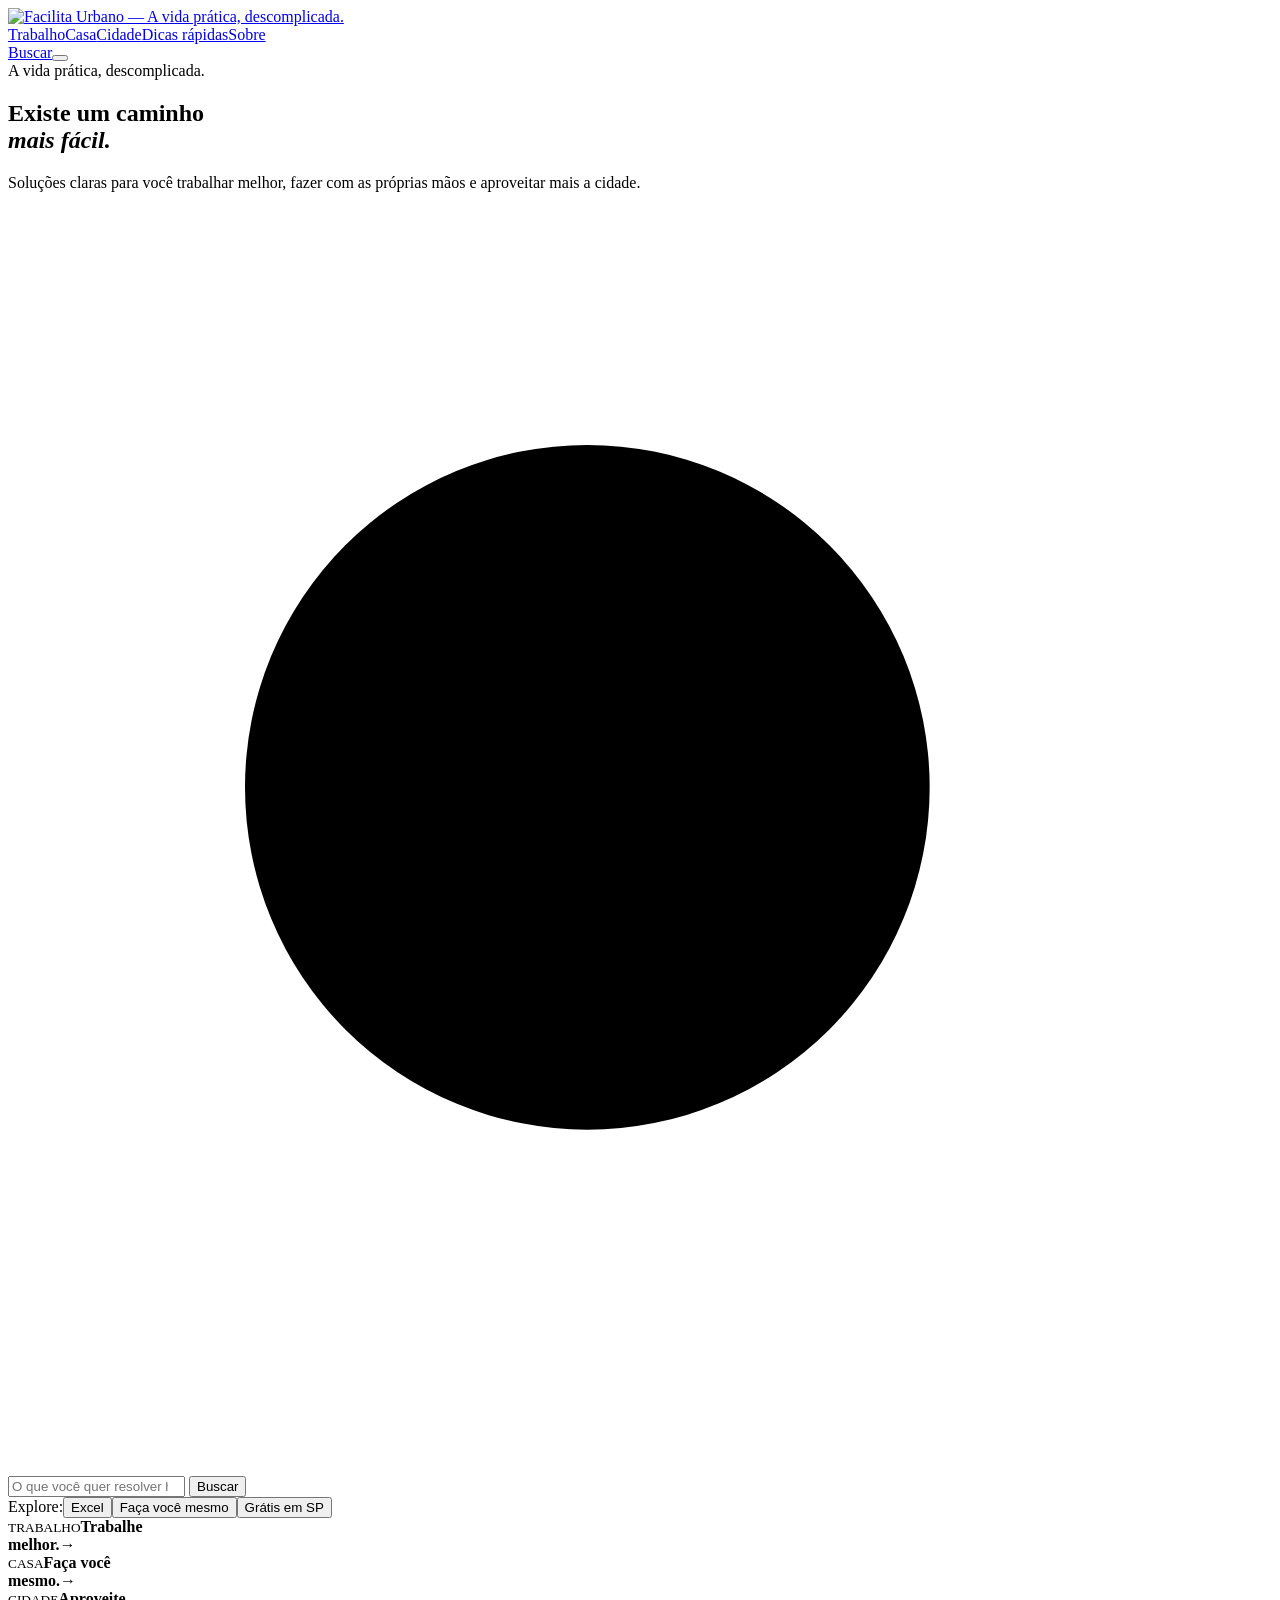
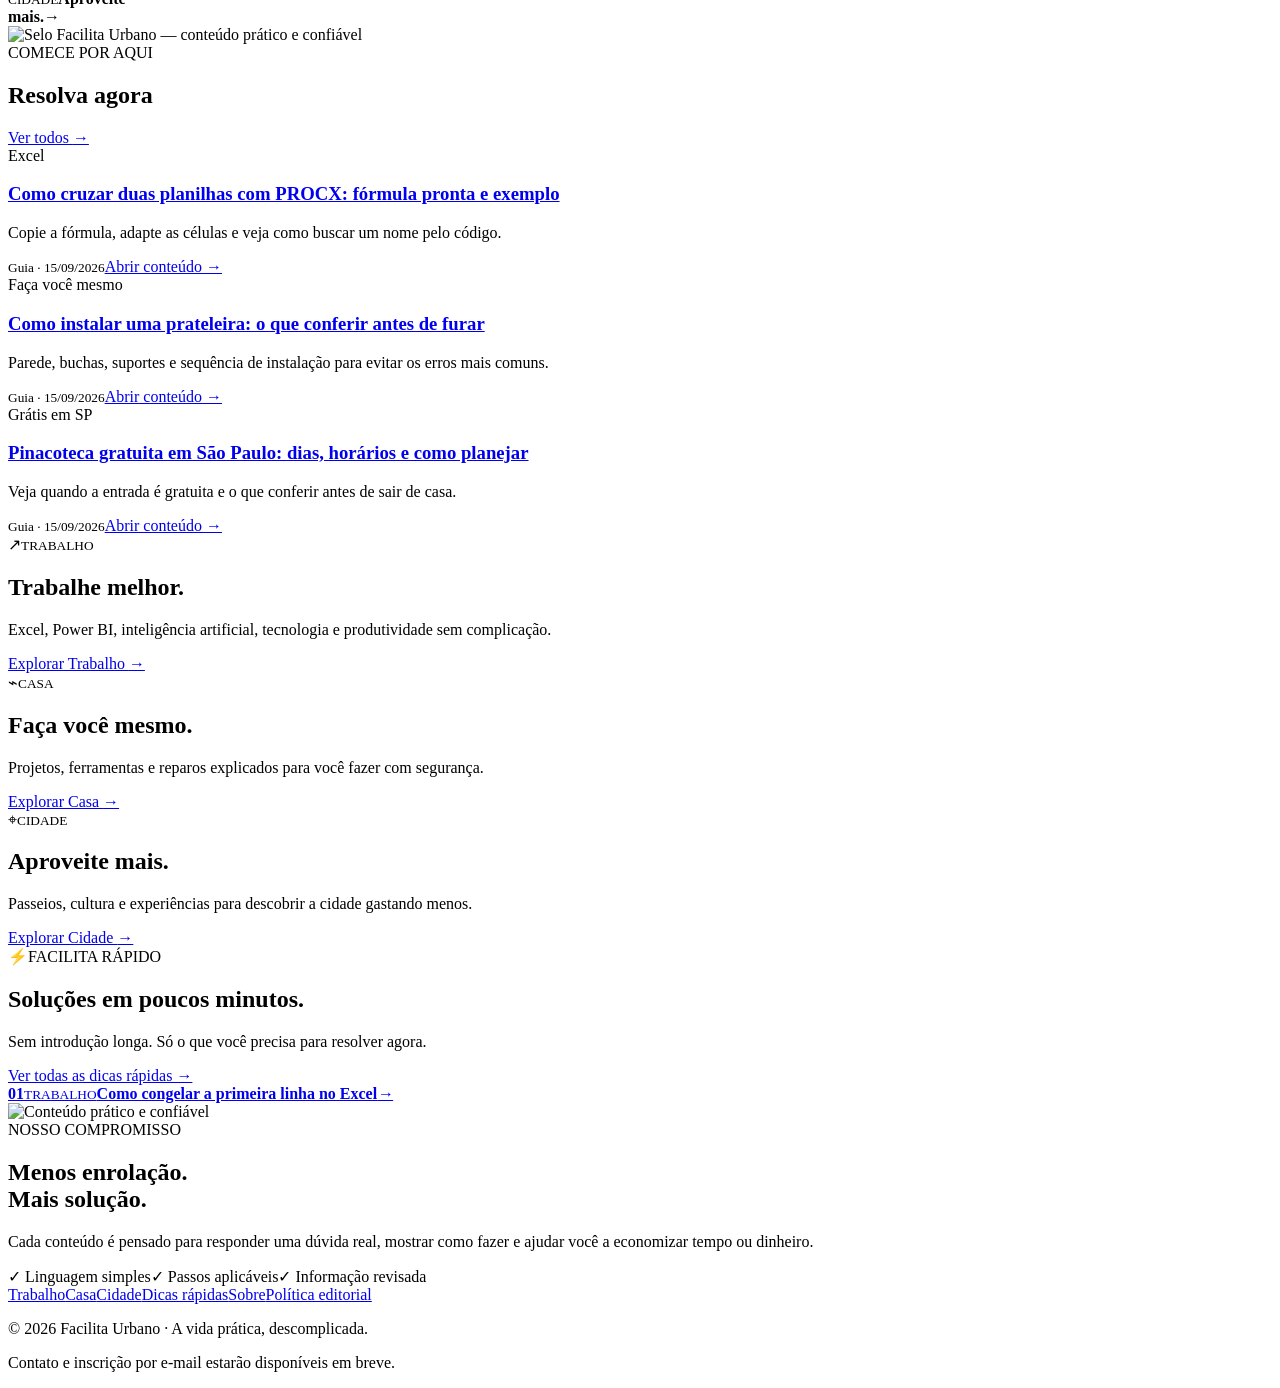
==== index.html @ b5207726 "Add files via upload" ====
<!doctype html>
<html lang="pt-BR">
<head>
  <meta charset="utf-8">
  <meta name="viewport" content="width=device-width,initial-scale=1">
  <meta name="description" content="Soluções práticas para trabalhar melhor, fazer você mesmo e aproveitar a cidade.">
  <meta name="theme-color" content="#102a43">
  <title>Facilita Urbano — A vida prática, descomplicada.</title>
  <link rel="preconnect" href="https://fonts.googleapis.com">
  <link rel="preconnect" href="https://fonts.gstatic.com" crossorigin>
  <link href="https://fonts.googleapis.com/css2?family=Manrope:wght@400;500;600;700;800&display=swap" rel="stylesheet">
  
  <link rel="stylesheet" href="assets/style.css">
  <link rel="stylesheet" href="assets/brand-fix.css">
<link rel="stylesheet" href="assets/internal.css"><link rel="icon" href="assets/favicon.svg"><link rel="stylesheet" href="assets/portal.css"><meta name="robots" content="index,follow"><link rel="canonical" href="https://anappcabral.github.io/facilita-urbano/index.html"></head>
<body>
  <header class="site-header"><a class="brand" href="index.html"><img src="assets/logo-facilita-urbano.png" alt="Facilita Urbano — A vida prática, descomplicada."></a><nav class="desktop-nav" aria-label="Principal"><a href="trabalho.html">Trabalho</a><a href="casa.html">Casa</a><a href="cidade.html">Cidade</a><a href="busca.html?formato=rapido">Dicas rápidas</a><a href="sobre.html">Sobre</a></nav><div class="header-actions"><a href="busca.html" class="search-link">Buscar</a><button class="menu-toggle" aria-label="Abrir menu" aria-expanded="false" aria-controls="mobileMenu"><span></span><span></span></button></div></header><nav id="mobileMenu" class="mobile-menu" aria-label="Menu móvel" hidden><a href="trabalho.html">Trabalho</a><a href="casa.html">Casa</a><a href="cidade.html">Cidade</a><a href="busca.html?formato=rapido">Dicas rápidas</a><a href="sobre.html">Sobre</a></nav>

  
  <main id="inicio">
    <section class="hero shell">
      <div class="hero-copy">
        <span class="eyebrow"><i></i> A vida prática, descomplicada.</span>
        <h1>Existe um caminho<br><em>mais fácil.</em></h1>
        <p>Soluções claras para você trabalhar melhor, fazer com as próprias mãos e aproveitar mais a cidade.</p>
        <form class="search" role="search" id="searchForm" action="busca.html">
          <svg viewBox="0 0 24 24"><circle cx="11" cy="11" r="6.5"/><path d="m16 16 4.2 4.2"/></svg>
          <input id="searchInput" name="q" type="search" placeholder="O que você quer resolver hoje?" aria-label="Buscar conteúdo">
          <button type="submit">Buscar</button>
        </form>
        <div class="popular"><span>Explore:</span><button data-term="Excel">Excel</button><button data-term="Faça você mesmo">Faça você mesmo</button><button data-term="Grátis em SP">Grátis em SP</button></div>
      </div>
      <div class="hero-art" aria-label="Trabalho, casa e cidade conectados">
        <div class="route"><span class="route-dot one"></span><span class="route-dot two"></span><span class="route-dot three"></span></div>
        <article class="float-card work-card"><small>TRABALHO</small><strong>Trabalhe<br>melhor.</strong><span>→</span></article>
        <article class="float-card home-card"><small>CASA</small><strong>Faça você<br>mesmo.</strong><span>→</span></article>
        <article class="float-card city-card"><small>CIDADE</small><strong>Aproveite<br>mais.</strong><span>→</span></article>
        <img class="stamp-img" src="assets/selo-editorial-facilita.png" alt="Selo Facilita Urbano — conteúdo prático e confiável">
      </div>
    </section>

    <section class="resolve shell" aria-labelledby="resolve-title">
      <div class="section-heading"><div><span class="kicker">COMECE POR AQUI</span><h2 id="resolve-title">Resolva agora</h2></div><a href="busca.html">Ver todos <span>→</span></a></div>
      <div class="article-grid"><article class="post-card"><div class="post-body"><span class="tag">Excel</span><h3><a href="leitura-como-cruzar-duas-planilhas-sem-fazer-tudo-manualmente.html">Como cruzar duas planilhas com PROCX: fórmula pronta e exemplo</a></h3><p>Copie a fórmula, adapte as células e veja como buscar um nome pelo código.</p><small>Guia · 15/09/2026</small><a href="leitura-como-cruzar-duas-planilhas-sem-fazer-tudo-manualmente.html">Abrir conteúdo →</a></div></article><article class="post-card"><div class="post-body"><span class="tag">Faça você mesmo</span><h3><a href="leitura-como-instalar-uma-prateleira-sem-erro.html">Como instalar uma prateleira: o que conferir antes de furar</a></h3><p>Parede, buchas, suportes e sequência de instalação para evitar os erros mais comuns.</p><small>Guia · 15/09/2026</small><a href="leitura-como-instalar-uma-prateleira-sem-erro.html">Abrir conteúdo →</a></div></article><article class="post-card"><div class="post-body"><span class="tag">Grátis em SP</span><h3><a href="leitura-pinacoteca-gratuita-sao-paulo.html">Pinacoteca gratuita em São Paulo: dias, horários e como planejar</a></h3><p>Veja quando a entrada é gratuita e o que conferir antes de sair de casa.</p><small>Guia · 15/09/2026</small><a href="leitura-pinacoteca-gratuita-sao-paulo.html">Abrir conteúdo →</a></div></article></div></section>

    <section class="editorials shell">
      <article id="trabalho" class="editorial work"><span class="editorial-icon">↗</span><small>TRABALHO</small><h2>Trabalhe melhor.</h2><p>Excel, Power BI, inteligência artificial, tecnologia e produtividade sem complicação.</p><a href="trabalho.html">Explorar Trabalho <span>→</span></a></article>
      <article id="casa" class="editorial home"><span class="editorial-icon">⌁</span><small>CASA</small><h2>Faça você mesmo.</h2><p>Projetos, ferramentas e reparos explicados para você fazer com segurança.</p><a href="casa.html">Explorar Casa <span>→</span></a></article>
      <article id="cidade" class="editorial city"><span class="editorial-icon">⌖</span><small>CIDADE</small><h2>Aproveite mais.</h2><p>Passeios, cultura e experiências para descobrir a cidade gastando menos.</p><a href="cidade.html">Explorar Cidade <span>→</span></a></article>
    </section>

    <section id="rapido" class="quick-section">
      <div class="shell quick-wrap">
        <div class="quick-intro"><span class="bolt">⚡</span><span class="kicker light">FACILITA RÁPIDO</span><h2>Soluções em poucos minutos.</h2><p>Sem introdução longa. Só o que você precisa para resolver agora.</p><a href="busca.html?formato=rapido">Ver todas as dicas rápidas →</a></div>
        <div class="quick-list"><a href="leitura-como-congelar-a-primeira-linha.html"><span><b>01</b><small>TRABALHO</small></span><strong>Como congelar a primeira linha no Excel</strong><i>→</i></a></div>
      </div>
    </section>

    <section class="promise shell"><img class="promise-seal" src="assets/selo-editorial-facilita.png" alt="Conteúdo prático e confiável"><div><span class="kicker">NOSSO COMPROMISSO</span><h2>Menos enrolação.<br>Mais solução.</h2></div><p>Cada conteúdo é pensado para responder uma dúvida real, mostrar como fazer e ajudar você a economizar tempo ou dinheiro.</p><div class="checks"><span>✓ Linguagem simples</span><span>✓ Passos aplicáveis</span><span>✓ Informação revisada</span></div></section>
  </main>

  <footer><div class="shell"><nav class="footer-links" aria-label="Rodapé"><a href="trabalho.html">Trabalho</a><a href="casa.html">Casa</a><a href="cidade.html">Cidade</a><a href="busca.html?formato=rapido">Dicas rápidas</a><a href="sobre.html">Sobre</a><a href="politica-editorial.html">Política editorial</a></nav><p>© 2026 Facilita Urbano · A vida prática, descomplicada.</p><p>Contato e inscrição por e-mail estarão disponíveis em breve.</p></div></footer>
  <div class="toast" role="status" aria-live="polite"></div>
  
  
<script src="assets/portal.js" defer></script></body>
</html>
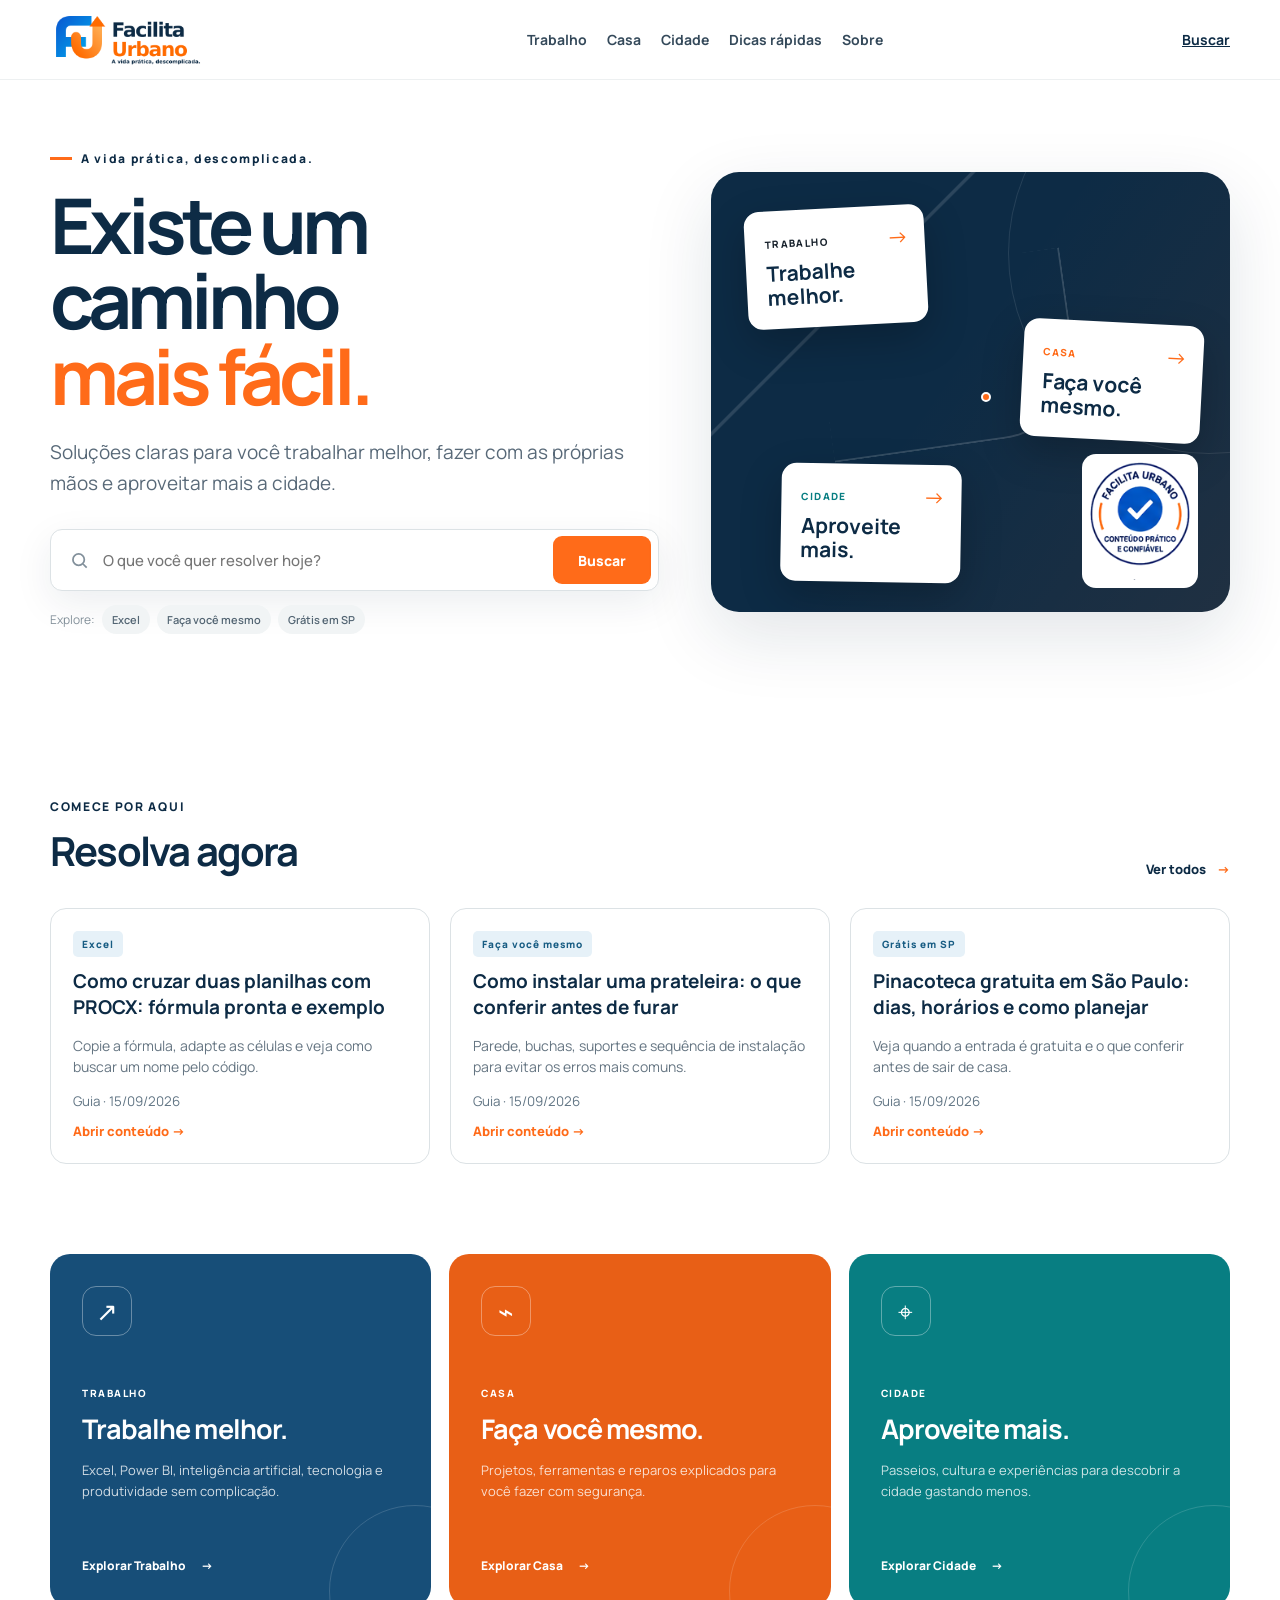
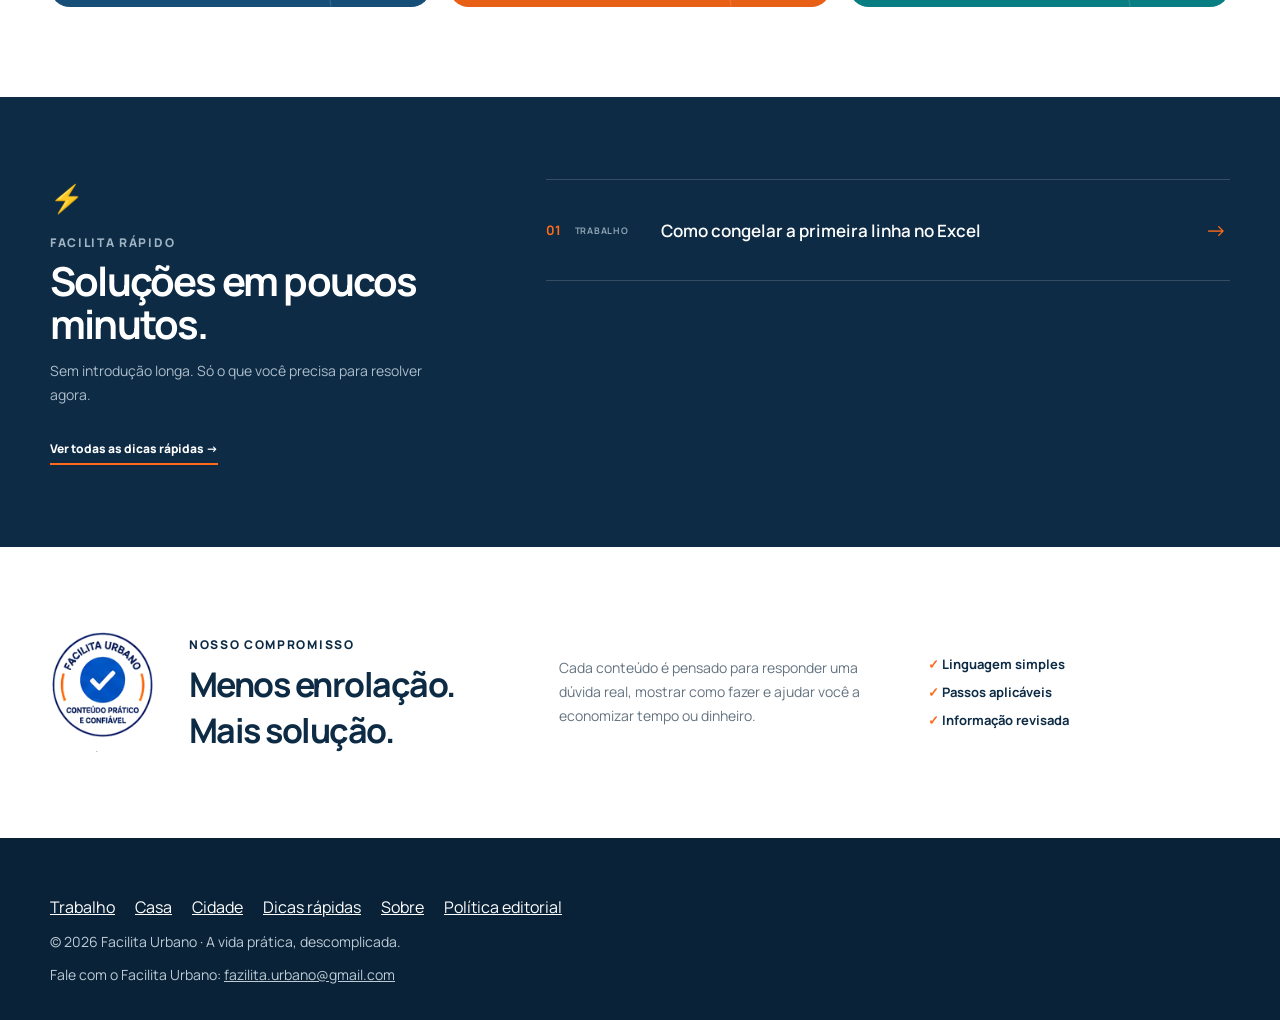
==== commit 705eb524: "Add files via upload" ====
--- a/index.html
+++ b/index.html
@@ -59,7 +59,7 @@
     <section class="promise shell"><img class="promise-seal" src="assets/selo-editorial-facilita.png" alt="Conteúdo prático e confiável"><div><span class="kicker">NOSSO COMPROMISSO</span><h2>Menos enrolação.<br>Mais solução.</h2></div><p>Cada conteúdo é pensado para responder uma dúvida real, mostrar como fazer e ajudar você a economizar tempo ou dinheiro.</p><div class="checks"><span>✓ Linguagem simples</span><span>✓ Passos aplicáveis</span><span>✓ Informação revisada</span></div></section>
   </main>
 
-  <footer><div class="shell"><nav class="footer-links" aria-label="Rodapé"><a href="trabalho.html">Trabalho</a><a href="casa.html">Casa</a><a href="cidade.html">Cidade</a><a href="busca.html?formato=rapido">Dicas rápidas</a><a href="sobre.html">Sobre</a><a href="politica-editorial.html">Política editorial</a></nav><p>© 2026 Facilita Urbano · A vida prática, descomplicada.</p><p>Contato e inscrição por e-mail estarão disponíveis em breve.</p></div></footer>
+  <footer><div class="shell"><nav class="footer-links" aria-label="Rodapé"><a href="trabalho.html">Trabalho</a><a href="casa.html">Casa</a><a href="cidade.html">Cidade</a><a href="busca.html?formato=rapido">Dicas rápidas</a><a href="sobre.html">Sobre</a><a href="politica-editorial.html">Política editorial</a></nav><p>© 2026 Facilita Urbano · A vida prática, descomplicada.</p><p>Fale com o Facilita Urbano: <a href="mailto:fazilita.urbano@gmail.com" style="color:inherit;text-decoration:underline;overflow-wrap:anywhere">fazilita.urbano@gmail.com</a></p></div></footer>
   <div class="toast" role="status" aria-live="polite"></div>
   
   
--- a/assets/style.css
+++ b/assets/style.css
@@ -0,0 +1 @@
+:root{--navy:#0d2b45;--navy2:#133b5c;--orange:#ff6b19;--ink:#17212b;--muted:#647381;--cream:#f6f7f4;--line:#dce2e5;--teal:#087e82;--white:#fff;--radius:18px;--shadow:0 24px 70px rgba(13,43,69,.12)}*{box-sizing:border-box}html{scroll-behavior:smooth}body{margin:0;font-family:Manrope,Arial,sans-serif;color:var(--ink);background:#fff;font-size:16px}.shell{width:min(1180px,calc(100% - 48px));margin-inline:auto}.site-header{height:80px;display:flex;align-items:center;justify-content:space-between;padding:0 max(24px,calc((100vw - 1180px)/2));border-bottom:1px solid #edf0f1;position:sticky;top:0;background:rgba(255,255,255,.94);backdrop-filter:blur(14px);z-index:30}.brand{display:flex;align-items:center;gap:10px;text-decoration:none;color:var(--navy)}.brand-mark{width:38px;height:38px;border-radius:10px;background:var(--navy);display:grid;place-items:center;position:relative;color:#fff;font-weight:800;font-size:21px}.brand-mark i{position:absolute;width:0;height:0;border-top:5px solid transparent;border-bottom:5px solid transparent;border-left:8px solid var(--orange);right:5px;bottom:6px}.brand-name{font-weight:800;letter-spacing:-.04em;font-size:18px}.brand-name b{color:var(--orange)}.desktop-nav{display:flex;gap:34px}.desktop-nav a{font-size:14px;font-weight:700;color:#34495a;text-decoration:none}.desktop-nav a:hover{color:var(--orange)}.header-actions{display:flex;align-items:center;gap:12px}.icon-button,.menu-toggle{background:none;border:0;cursor:pointer}.icon-button svg{width:22px;fill:none;stroke:var(--navy);stroke-width:2}.menu-toggle{display:none;width:36px;height:36px}.menu-toggle span{display:block;width:22px;height:2px;background:var(--navy);margin:5px}.mobile-menu{position:fixed;top:80px;left:0;right:0;z-index:29;background:white;padding:18px 24px 28px;box-shadow:0 20px 50px rgba(0,0,0,.12)}.mobile-menu a{display:block;color:var(--navy);font-weight:700;text-decoration:none;padding:13px 0;border-bottom:1px solid var(--line)}.hero{display:grid;grid-template-columns:1.08fr .92fr;min-height:590px;align-items:center;gap:52px;padding-block:70px}.eyebrow,.kicker{font-size:12px;font-weight:800;letter-spacing:.14em;color:var(--navy)}.eyebrow{display:flex;align-items:center;gap:9px}.eyebrow i{width:22px;height:3px;background:var(--orange)}h1{font-size:clamp(52px,6vw,82px);line-height:.98;letter-spacing:-.065em;margin:20px 0 24px;color:var(--navy)}h1 em{font-style:normal;color:var(--orange)}.hero-copy>p{font-size:19px;line-height:1.65;color:#586978;max-width:620px}.search{height:62px;border:1px solid var(--line);border-radius:12px;display:flex;align-items:center;padding:6px 7px 6px 18px;margin-top:30px;box-shadow:0 12px 38px rgba(13,43,69,.08);background:white}.search svg{width:21px;fill:none;stroke:#82909b;stroke-width:2;flex:none}.search input{border:0;outline:0;width:100%;padding:0 13px;font:500 15px Manrope;color:var(--ink)}.search button{height:48px;border:0;border-radius:9px;padding:0 25px;background:var(--orange);color:#fff;font:800 14px Manrope;cursor:pointer}.search button:hover{background:#e75c10}.popular{display:flex;flex-wrap:wrap;gap:7px;align-items:center;margin-top:14px;font-size:12px;color:#83909a}.popular button{border:0;background:#f1f4f5;color:#536573;border-radius:20px;padding:7px 10px;font:600 11px Manrope;cursor:pointer}.hero-art{height:440px;border-radius:28px;background:var(--navy);position:relative;overflow:hidden;box-shadow:var(--shadow)}.hero-art:before{content:"";position:absolute;width:400px;height:400px;border:1px solid rgba(255,255,255,.1);border-radius:50%;right:-180px;top:-120px}.hero-art:after{content:"";position:absolute;inset:0;background:linear-gradient(125deg,transparent 45%,rgba(255,107,25,.08))}.route{position:absolute;inset:0;z-index:1;background:linear-gradient(135deg,transparent 0 27%,rgba(255,255,255,.13) 27.2% 27.5%,transparent 27.7% 100%)}.route:after{content:"";position:absolute;width:250px;height:180px;border-right:2px solid rgba(255,255,255,.16);border-bottom:2px solid rgba(255,255,255,.16);border-radius:0 0 80px 0;left:110px;top:92px;transform:rotate(-8deg)}.route-dot{position:absolute;width:10px;height:10px;border:2px solid white;border-radius:50%;background:var(--orange)}.route-dot.one{left:90px;top:92px}.route-dot.two{left:270px;top:220px}.route-dot.three{right:48px;bottom:70px}.float-card{position:absolute;z-index:2;width:180px;padding:20px;border-radius:15px;background:#fff;box-shadow:0 15px 40px rgba(0,0,0,.22)}.float-card small{font-size:10px;font-weight:800;letter-spacing:.14em}.float-card strong{display:block;font-size:21px;line-height:1.15;color:var(--navy);margin-top:8px}.float-card>span{position:absolute;right:16px;top:17px;color:var(--orange);font-size:22px}.work-card{left:35px;top:36px;transform:rotate(-3deg)}.home-card{right:28px;top:150px;transform:rotate(3deg)}.city-card{left:70px;bottom:30px;transform:rotate(1deg)}.home-card small{color:var(--orange)}.city-card small{color:var(--teal)}.stamp{position:absolute;z-index:3;right:48px;bottom:35px;width:100px;height:100px;border-radius:50%;border:1px solid rgba(255,255,255,.38);color:#fff;display:grid;place-content:center;text-align:center;transform:rotate(-8deg);font-size:20px}.stamp b{font-size:9px;letter-spacing:.1em;line-height:1.4}.resolve{padding:90px 0}.section-heading{display:flex;align-items:end;justify-content:space-between;margin-bottom:30px}.section-heading h2,.quick-intro h2,.promise h2{font-size:40px;letter-spacing:-.045em;color:var(--navy);margin:7px 0 0}.section-heading>a{color:var(--navy);text-decoration:none;font-size:13px;font-weight:800}.section-heading>a span{color:var(--orange);margin-left:8px}.featured-grid{display:grid;grid-template-columns:1.55fr 1fr;gap:22px}.feature-main{border:1px solid var(--line);border-radius:var(--radius);overflow:hidden;background:white}.visual{height:255px;background:#eaf2f5;position:relative;overflow:hidden}.spreadsheet-visual{background:linear-gradient(135deg,#dcebef,#f0f4f1)}.cells{position:absolute;inset:48px 30px 22px;background:repeating-linear-gradient(0deg,transparent 0 27px,rgba(13,43,69,.14) 28px),repeating-linear-gradient(90deg,transparent 0 80px,rgba(13,43,69,.14) 81px);transform:perspective(500px) rotateX(12deg) rotateZ(-3deg)}.formula{position:absolute;z-index:2;top:35px;left:45px;background:var(--navy);color:#fff;border-radius:7px;padding:10px 14px;font:700 16px monospace;box-shadow:0 8px 20px rgba(0,0,0,.17)}.visual>b{position:absolute;z-index:2;right:25px;bottom:22px;background:var(--orange);color:white;padding:8px 10px;border-radius:6px;font-size:10px;letter-spacing:.08em}.feature-copy{padding:25px 28px}.tag{display:inline-block;color:#175c83;background:#e6f1f8;padding:6px 9px;border-radius:5px;font-size:10px;font-weight:800;letter-spacing:.1em}.tag.orange{color:#a13b00;background:#fff0e7}.tag.teal{color:#05676b;background:#e3f3f2}.feature-copy h3{font-size:25px;line-height:1.25;letter-spacing:-.03em;margin:14px 0 8px;color:var(--navy)}.feature-copy p{font-size:14px;color:var(--muted);line-height:1.6}.meta{display:flex;justify-content:space-between;margin-top:20px;font-size:12px;color:#87939b}.meta a,.read{font-weight:800;color:var(--orange);text-decoration:none}.side-stack{display:grid;gap:22px}.feature-side{display:grid;grid-template-columns:41% 1fr;border:1px solid var(--line);border-radius:var(--radius);overflow:hidden;min-height:225px}.mini-visual{position:relative;background:#f5ede5;overflow:hidden}.feature-side>div:last-child{padding:22px 18px}.feature-side h3{font-size:18px;line-height:1.35;letter-spacing:-.025em;color:var(--navy);margin:12px 0 22px}.shelf:before,.shelf:after,.shelf i{content:"";position:absolute;background:#c2753e;box-shadow:0 5px 10px rgba(0,0,0,.12)}.shelf:before{width:110px;height:11px;left:15px;top:65px;transform:rotate(-5deg)}.shelf:after{width:110px;height:11px;left:27px;top:125px;transform:rotate(3deg)}.shelf i{width:12px;height:60px;left:35px;top:69px}.shelf i:nth-child(2){left:105px}.shelf i:nth-child(3){width:45px;height:40px;border-radius:50%;background:#ff6b19;left:54px;top:25px}.map{background:#dcefee}.map:before{content:"";position:absolute;inset:-20px;background:repeating-linear-gradient(30deg,transparent 0 35px,rgba(8,126,130,.16) 36px 39px),repeating-linear-gradient(120deg,transparent 0 45px,rgba(13,43,69,.1) 46px 48px)}.map span{position:absolute;left:50%;top:45%;transform:translate(-50%,-50%);width:55px;height:55px;background:var(--teal);border-radius:50% 50% 50% 5px;rotate:-45deg;color:#fff;display:grid;place-items:center;font-weight:800}.map span::first-letter{rotate:45deg}.editorials{display:grid;grid-template-columns:repeat(3,1fr);gap:18px;padding-bottom:90px}.editorial{min-height:335px;padding:32px;border-radius:20px;color:#fff;position:relative;overflow:hidden}.editorial:after{content:"";position:absolute;width:170px;height:170px;border-radius:50%;border:1px solid rgba(255,255,255,.15);right:-70px;bottom:-70px}.editorial.work{background:#174e78}.editorial.home{background:#e85f16}.editorial.city{background:#087e82}.editorial-icon{display:grid;place-items:center;width:50px;height:50px;border:1px solid rgba(255,255,255,.35);border-radius:14px;font-size:26px;margin-bottom:44px}.editorial small{font-size:10px;letter-spacing:.15em;font-weight:800}.editorial h2{font-size:27px;letter-spacing:-.035em;margin:8px 0}.editorial p{font-size:13px;line-height:1.6;color:rgba(255,255,255,.8);min-height:62px}.editorial a{display:inline-flex;gap:15px;margin-top:22px;color:#fff;text-decoration:none;font-size:12px;font-weight:800}.quick-section{background:var(--navy);color:#fff}.quick-wrap{display:grid;grid-template-columns:.75fr 1.25fr;gap:85px;padding-block:82px}.bolt{display:block;font-size:27px;margin-bottom:14px}.kicker.light{color:#9fb3c3}.quick-intro h2{color:#fff;line-height:1.08}.quick-intro p{color:#aebdca;line-height:1.65;font-size:14px}.quick-intro a{display:inline-block;color:#fff;text-decoration:none;border-bottom:2px solid var(--orange);padding-bottom:6px;margin-top:20px;font-size:12px;font-weight:800}.quick-list a{min-height:102px;display:grid;grid-template-columns:115px 1fr 25px;align-items:center;border-top:1px solid rgba(255,255,255,.16);color:#fff;text-decoration:none}.quick-list a:last-child{border-bottom:1px solid rgba(255,255,255,.16)}.quick-list span{display:flex;align-items:center;gap:14px}.quick-list b{color:var(--orange);font-size:13px}.quick-list small{font-size:9px;color:#8fa4b4;font-weight:700;letter-spacing:.08em}.quick-list strong{font-size:17px;font-weight:600}.quick-list i{font-style:normal;color:var(--orange);font-size:22px}.promise{display:grid;grid-template-columns:105px 1fr 1fr .9fr;gap:34px;align-items:center;padding-block:85px}.promise-mark{width:90px;height:90px;border-radius:22px;background:var(--orange);color:#fff;display:grid;place-items:center;font-size:28px;font-weight:800;transform:rotate(-4deg)}.promise h2{font-size:34px}.promise>p{font-size:14px;color:var(--muted);line-height:1.7}.checks{display:grid;gap:10px}.checks span{font-size:13px;font-weight:700;color:var(--navy)}.checks span::first-letter{color:var(--orange)}footer{background:#0a2237;color:#fff;padding:58px 0 22px}.footer-grid{display:grid;grid-template-columns:1.7fr .7fr .8fr 1fr;gap:55px}.footer-brand{color:#fff}.footer-grid>div:first-child p{color:#93a7b6;font-size:13px}.footer-grid>div{display:flex;flex-direction:column;gap:10px}.footer-grid b{font-size:10px;letter-spacing:.13em}.footer-grid a{color:#aab9c5;text-decoration:none;font-size:12px}.footer-grid p{color:#aab9c5;font-size:12px;margin:0}.footer-grid button{margin-top:7px;background:transparent;border:1px solid #50677a;border-radius:8px;color:#fff;padding:11px 15px;text-align:left;font:700 12px Manrope}.footer-bottom{border-top:1px solid #294257;margin-top:45px;padding-top:20px;display:flex;justify-content:space-between;color:#73899a;font-size:10px}.toast{position:fixed;left:50%;bottom:24px;transform:translate(-50%,30px);background:var(--ink);color:#fff;border-radius:9px;padding:12px 18px;font-size:13px;opacity:0;pointer-events:none;transition:.25s;z-index:50}.toast.show{opacity:1;transform:translate(-50%,0)}@media(max-width:900px){.desktop-nav{display:none}.menu-toggle{display:block}.hero{grid-template-columns:1fr;padding-block:55px}.hero-art{height:390px}.featured-grid{grid-template-columns:1fr}.editorials{grid-template-columns:1fr}.editorial{min-height:260px}.quick-wrap{grid-template-columns:1fr;gap:40px}.promise{grid-template-columns:90px 1fr}.promise>p,.checks{grid-column:2}.footer-grid{grid-template-columns:1.4fr 1fr 1fr}.footer-grid>div:last-child{grid-column:1/-1}}@media(max-width:600px){.shell{width:min(100% - 32px,1180px)}.site-header{height:68px;padding:0 16px}.brand-mark{width:34px;height:34px}.brand-name{font-size:15px}.mobile-menu{top:68px}.hero{padding-block:42px;gap:35px}.eyebrow{font-size:10px}h1{font-size:48px;margin-top:16px}.hero-copy>p{font-size:16px}.search{height:58px}.search button{padding:0 17px}.popular{display:none}.hero-art{height:350px}.float-card{width:150px;padding:16px}.float-card strong{font-size:18px}.work-card{left:18px;top:27px}.home-card{right:14px;top:135px}.city-card{left:31px;bottom:24px}.stamp{right:20px;bottom:25px;width:83px;height:83px}.resolve{padding:65px 0}.section-heading h2,.quick-intro h2{font-size:33px}.section-heading>a{font-size:11px}.visual{height:210px}.feature-copy h3{font-size:21px}.feature-side{grid-template-columns:36% 1fr;min-height:200px}.feature-side h3{font-size:16px}.editorials{padding-bottom:65px}.quick-wrap{padding-block:65px}.quick-list a{grid-template-columns:82px 1fr 20px;min-height:112px}.quick-list span{display:grid;gap:3px}.quick-list strong{font-size:14px;line-height:1.4}.promise{grid-template-columns:1fr;padding-block:65px}.promise-mark{width:70px;height:70px}.promise>div,.promise>p,.checks{grid-column:1}.promise h2{font-size:31px}.footer-grid{grid-template-columns:1fr 1fr;gap:35px}.footer-grid>div:first-child,.footer-grid>div:last-child{grid-column:1/-1}.footer-bottom{gap:15px;flex-direction:column}}
--- a/assets/brand-fix.css
+++ b/assets/brand-fix.css
@@ -0,0 +1,26 @@
+.brand{display:flex;align-items:center;text-decoration:none;color:#0d2b45}
+.brand img{display:block;width:190px;height:62px;object-fit:contain;object-position:left center}
+.site-header .brand{height:68px;overflow:hidden}
+.site-header .brand img{width:178px}
+.footer-brand{background:#fff;border-radius:10px;padding:5px 8px;width:max-content}
+.footer-brand img{width:160px;height:58px}
+.stamp-img{position:absolute;z-index:4;right:32px;bottom:24px;width:116px;height:136px;object-fit:contain}
+.promise-seal{width:105px;height:120px;object-fit:contain}
+@media(max-width:600px){
+  .site-header .brand img{width:145px}
+  .stamp-img{right:14px;bottom:18px;width:88px;height:104px}
+  .promise-seal{width:95px}
+  .promise>img{grid-column:1}
+}
+
+/* Preserve the approved seal on the dark hero background. */
+.hero-art .stamp-img {
+  background: #fff !important;
+  border-radius: 14px;
+  padding: 8px;
+  height: auto;
+  object-fit: contain;
+  filter: none !important;
+  mix-blend-mode: normal;
+  opacity: 1;
+}
--- a/assets/internal.css
+++ b/assets/internal.css
@@ -0,0 +1 @@
+.page-hero{padding:68px 0 52px;background:#f5f8fa;border-bottom:1px solid #dde5e9}.page-hero .crumb,.article-hero .crumb{font-size:12px;font-weight:700;color:#72818d;margin-bottom:22px}.page-hero h1,.article-hero h1{font-size:clamp(44px,6vw,72px);margin:0 0 18px}.page-hero p{font-size:18px;line-height:1.65;color:#5e6e7b;max-width:680px}.topic-pills{display:flex;gap:9px;flex-wrap:wrap;margin-top:28px}.topic-pills a{border:1px solid #cfdae0;background:#fff;border-radius:999px;padding:9px 14px;color:#324b5d;text-decoration:none;font-size:13px;font-weight:700}.listing{padding:62px 0 90px}.listing-head{display:flex;justify-content:space-between;align-items:end;margin-bottom:25px}.listing-head h2{font-size:34px;color:#0d2b45;margin:0}.listing-head select{border:1px solid #d6dfe3;border-radius:9px;padding:10px 14px;background:#fff;color:#405463;font:600 13px Manrope}.article-grid{display:grid;grid-template-columns:repeat(3,1fr);gap:20px}.post-card{border:1px solid #dce2e5;border-radius:16px;overflow:hidden;background:#fff}.post-art{height:170px;position:relative;background:#dcebf1}.post-art:before{content:"";position:absolute;inset:24px;border-radius:12px;background:linear-gradient(135deg,rgba(255,255,255,.8),rgba(255,255,255,.15));border:1px solid rgba(13,43,69,.12)}.post-art.orange{background:#fbe5d8}.post-art.teal{background:#dcefed}.post-body{padding:22px}.post-body h3{font-size:19px;line-height:1.35;color:#0d2b45;margin:12px 0 8px}.post-body p{font-size:14px;line-height:1.55;color:#657582}.post-body a{display:inline-block;margin-top:12px;color:#ff6b19;text-decoration:none;font-weight:800;font-size:13px}.category-work .page-hero{background:linear-gradient(110deg,#eff6fb,#fff)}.category-home .page-hero{background:linear-gradient(110deg,#fff1e8,#fff)}.category-city .page-hero{background:linear-gradient(110deg,#e8f6f4,#fff)}.article-hero{padding:55px 0 38px}.article-hero h1{max-width:900px;font-size:clamp(40px,5.5vw,68px);line-height:1.05}.article-deck{font-size:19px;line-height:1.6;color:#5d6d79;max-width:770px}.article-meta{display:flex;gap:22px;flex-wrap:wrap;margin-top:25px;font-size:13px;color:#73818b}.answer-box{background:#eaf3f8;border-left:5px solid #0b57d0;border-radius:0 14px 14px 0;padding:24px 28px;margin:12px 0 38px}.answer-box b{display:block;color:#0d2b45;font-size:12px;letter-spacing:.12em;margin-bottom:8px}.answer-box p{font-size:17px;line-height:1.65;margin:0;color:#294459}.article-layout{display:grid;grid-template-columns:minmax(0,740px) 280px;gap:64px;padding-bottom:90px}.article-content{font-size:17px;line-height:1.8;color:#334b5c}.article-content h2{font-size:30px;line-height:1.2;color:#0d2b45;margin:42px 0 15px}.article-content h3{font-size:21px;color:#0d2b45;margin-top:30px}.codebox{background:#0d2b45;color:#fff;padding:19px 22px;border-radius:12px;font:600 15px monospace;overflow:auto}.callout{border:1px solid #ffd5bc;background:#fff7f2;border-radius:12px;padding:20px;margin:28px 0}.callout b{color:#c64d08}.article-sidebar{position:sticky;top:105px;align-self:start}.toc{border:1px solid #dce2e5;border-radius:14px;padding:22px}.toc b{display:block;color:#0d2b45;margin-bottom:12px}.toc a{display:block;color:#5b6e7c;text-decoration:none;font-size:13px;padding:8px 0;border-bottom:1px solid #edf0f2}.side-seal{display:block;width:130px;margin:28px auto}.simple-footer{margin-top:0}@media(max-width:850px){.article-grid{grid-template-columns:1fr 1fr}.article-layout{grid-template-columns:1fr}.article-sidebar{position:static}.toc{display:none}}@media(max-width:580px){.page-hero{padding:44px 0 38px}.page-hero p,.article-deck{font-size:16px}.article-grid{grid-template-columns:1fr}.listing{padding-top:45px}.listing-head{align-items:start;gap:16px;flex-direction:column}.article-hero{padding-top:40px}.article-meta{gap:10px}.answer-box{padding:20px}.article-layout{padding-bottom:65px}.article-content{font-size:16px}}
--- a/assets/portal.css
+++ b/assets/portal.css
@@ -0,0 +1,6 @@
+[hidden]{display:none!important}.preview-note{background:#fff3e8;color:#763600;margin:0;padding:10px 24px;text-align:center;font-size:14px}.search-link{color:var(--navy);font-weight:700;font-size:14px}.footer-links{display:flex;flex-wrap:wrap;gap:20px}.footer-links a{color:white}footer p{font-size:14px;color:#bccbd6}.catalog-controls{display:flex;align-items:end;gap:12px;flex-wrap:wrap;margin:0 0 24px}.catalog-controls label{display:grid;gap:7px;font-size:14px;font-weight:700;color:var(--navy);flex:1 1 150px}.catalog-controls input,.catalog-controls select,.catalog-controls button{font:inherit;min-height:44px;border:1px solid #b8c7d0;border-radius:8px;padding:10px;background:white;max-width:100%;min-width:0}.catalog-controls button{cursor:pointer;color:var(--navy)}.catalog-controls button[type=submit]{background:var(--navy);color:white}.post-body h3 a{font:inherit;margin:0;color:var(--navy)}.post-body small{display:block;color:#617584}.empty-results{grid-column:1/-1;padding:30px;border:1px solid #dce2e5;border-radius:12px}.desktop-nav{gap:20px}.article-layout aside .post-card{margin:16px 0}.article-content{overflow-wrap:anywhere}.codebox{max-width:100%}:focus-visible{outline:3px solid #ff6b19;outline-offset:4px}.brand img{max-width:100%}@media(max-width:1000px){.desktop-nav{display:none}.menu-toggle{display:block}}@media(max-width:600px){.catalog-controls label{flex-basis:100%}.preview-note{font-size:13px}.search-link{font-size:14px}.site-header .brand img{width:140px}.site-header{gap:8px}}
+
+/* Comparative editorial tables: scroll within the article on narrow screens. */
+.article-layout>*{min-width:0}.table-scroll{max-width:100%;overflow-x:auto;margin:24px 0;border:1px solid #dce2e5;border-radius:10px;overscroll-behavior-x:contain}.table-scroll table{width:100%;min-width:540px;border-collapse:collapse;font-size:1rem;line-height:1.55}.table-scroll caption{text-align:left;padding:16px;font-weight:700;color:var(--navy);background:#f2f6f9}.table-scroll th,.table-scroll td{padding:13px 16px;text-align:left;vertical-align:top;border-bottom:1px solid #e1e7eb}.table-scroll thead th{background:var(--navy);color:white}.table-scroll tbody th{font-weight:700}.table-scroll tbody tr:nth-child(even){background:#f6f8fa}.article-content blockquote{margin:24px 0;padding:18px 22px;border-left:4px solid #ff6b19;background:#fff5ed}.article-content li{margin:10px 0}.article-content a{text-decoration:underline;text-underline-offset:3px}
+
+.article-content figure{margin:24px 0}.article-content figure img{max-width:100%;height:auto;display:block}.article-content figcaption{font-size:14px;line-height:1.6;color:#647381;margin-top:10px}.article-content pre{white-space:pre-wrap;overflow-wrap:anywhere}.article-content code{font-size:1rem}
